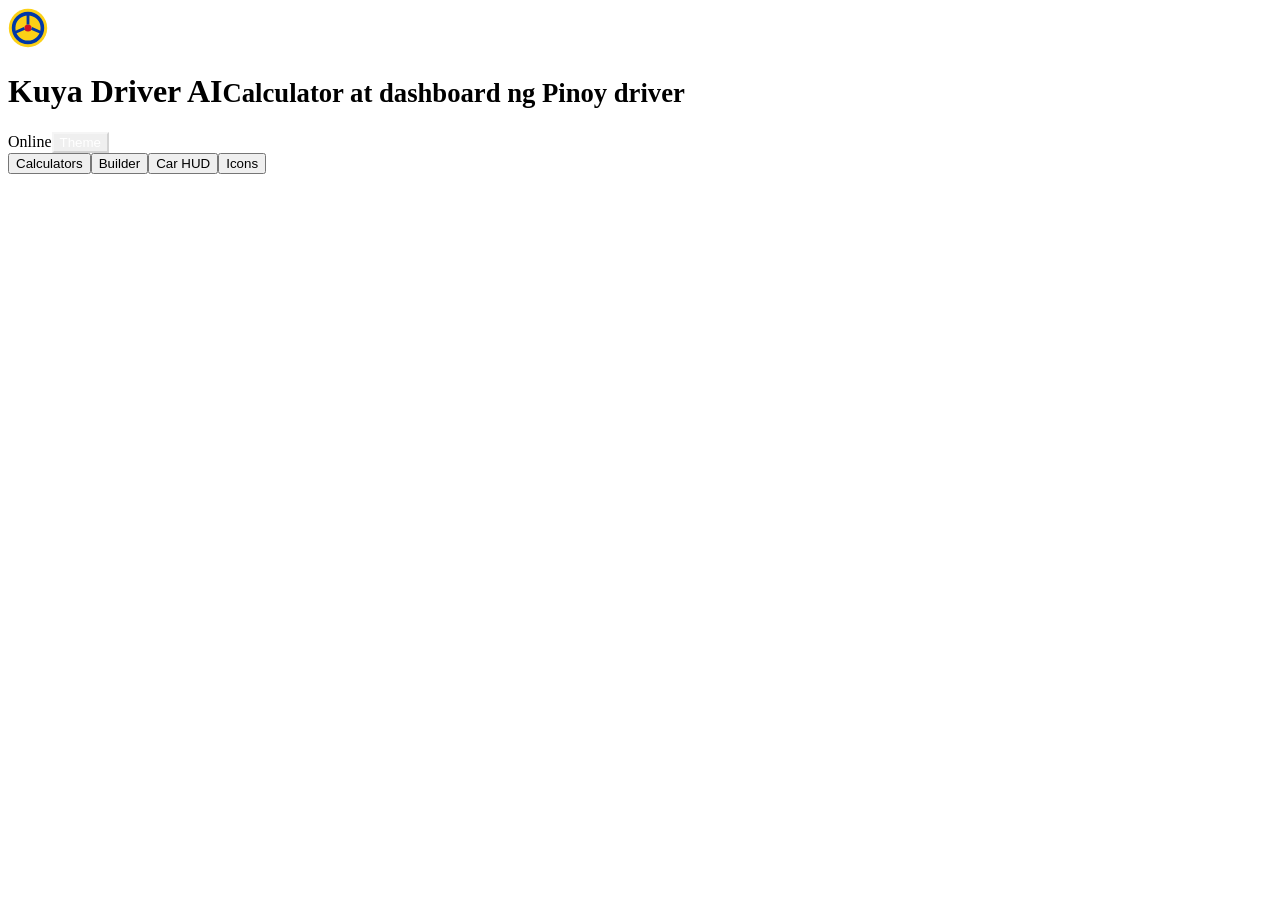
==== index.html @ 603dfff6 "Add files via upload" ====
<!DOCTYPE html>
<html lang="en"><head><meta charset="utf-8">
<meta name="viewport" content="width=device-width, initial-scale=1, viewport-fit=cover">
<title>Kuya Driver AI – Universal Pinoy Driver Calculator &amp; Car Dashboard</title>
<meta name="description" content="Visual AI Calculator Builder & Car Mount Dashboard for Filipino Private Car & TNVS Drivers.">
<meta name="theme-color" content="#0038A8">
<link rel="manifest" href="manifest.webmanifest">
<link rel="icon" href="favicon.svg" type="image/svg+xml">
<link rel="icon" type="image/png" sizes="32x32" href="icons/favicon-32x32.png">
<link rel="icon" type="image/png" sizes="16x16" href="icons/favicon-16x16.png">
<link rel="apple-touch-icon" sizes="180x180" href="icons/apple-touch-icon.png">
<meta name="apple-mobile-web-app-capable" content="yes">
<meta name="apple-mobile-web-app-status-bar-style" content="black-translucent">
<meta name="apple-mobile-web-app-title" content="PinoyDriver">
<meta property="og:type" content="website">
<meta property="og:title" content="Kuya Driver AI – Universal Pinoy Driver Calculator & Car Dashboard">
<meta property="og:description" content="Visual AI Calculator Builder & Car Mount Dashboard for Filipino Private Car & TNVS Drivers.">
<meta property="og:image" content="icons/og-image.png">
<meta property="og:image:width" content="1200">
<meta property="og:image:height" content="630">
<meta name="twitter:card" content="summary_large_image">
<meta name="twitter:image" content="icons/og-image.png">
<link rel="stylesheet" href="css/styles.css">
</head><body>
<header><svg width="40" height="40" viewBox="0 0 100 100" aria-hidden="true"><circle cx="50" cy="50" r="48" fill="#FCD116"/><circle cx="50" cy="50" r="36" fill="none" stroke="#0038A8" stroke-width="9"/><circle cx="50" cy="50" r="9" fill="#CE1126"/><path d="M50 14v27M16 62l25-11M84 62L59 51" stroke="#0038A8" stroke-width="7"/></svg>
<h1>Kuya Driver AI<small>Calculator at dashboard ng Pinoy driver</small></h1><span class="badge" id="net">Online</span><button class="ghost" id="themeBtn" style="color:#fff;border-color:rgba(255,255,255,.4)" aria-label="Palitan ang theme">Theme</button></header>
<main id="view"></main>
<nav aria-label="Main"><button data-t="calc">Calculators</button><button data-t="build">Builder</button><button data-t="hud">Car HUD</button><button data-t="icons">Icons</button></nav>
<div id="toast" role="status" aria-live="polite"></div>
<script src="js/pwa-asset-generator.js"></script>
<script src="js/app.js"></script>
</body></html>
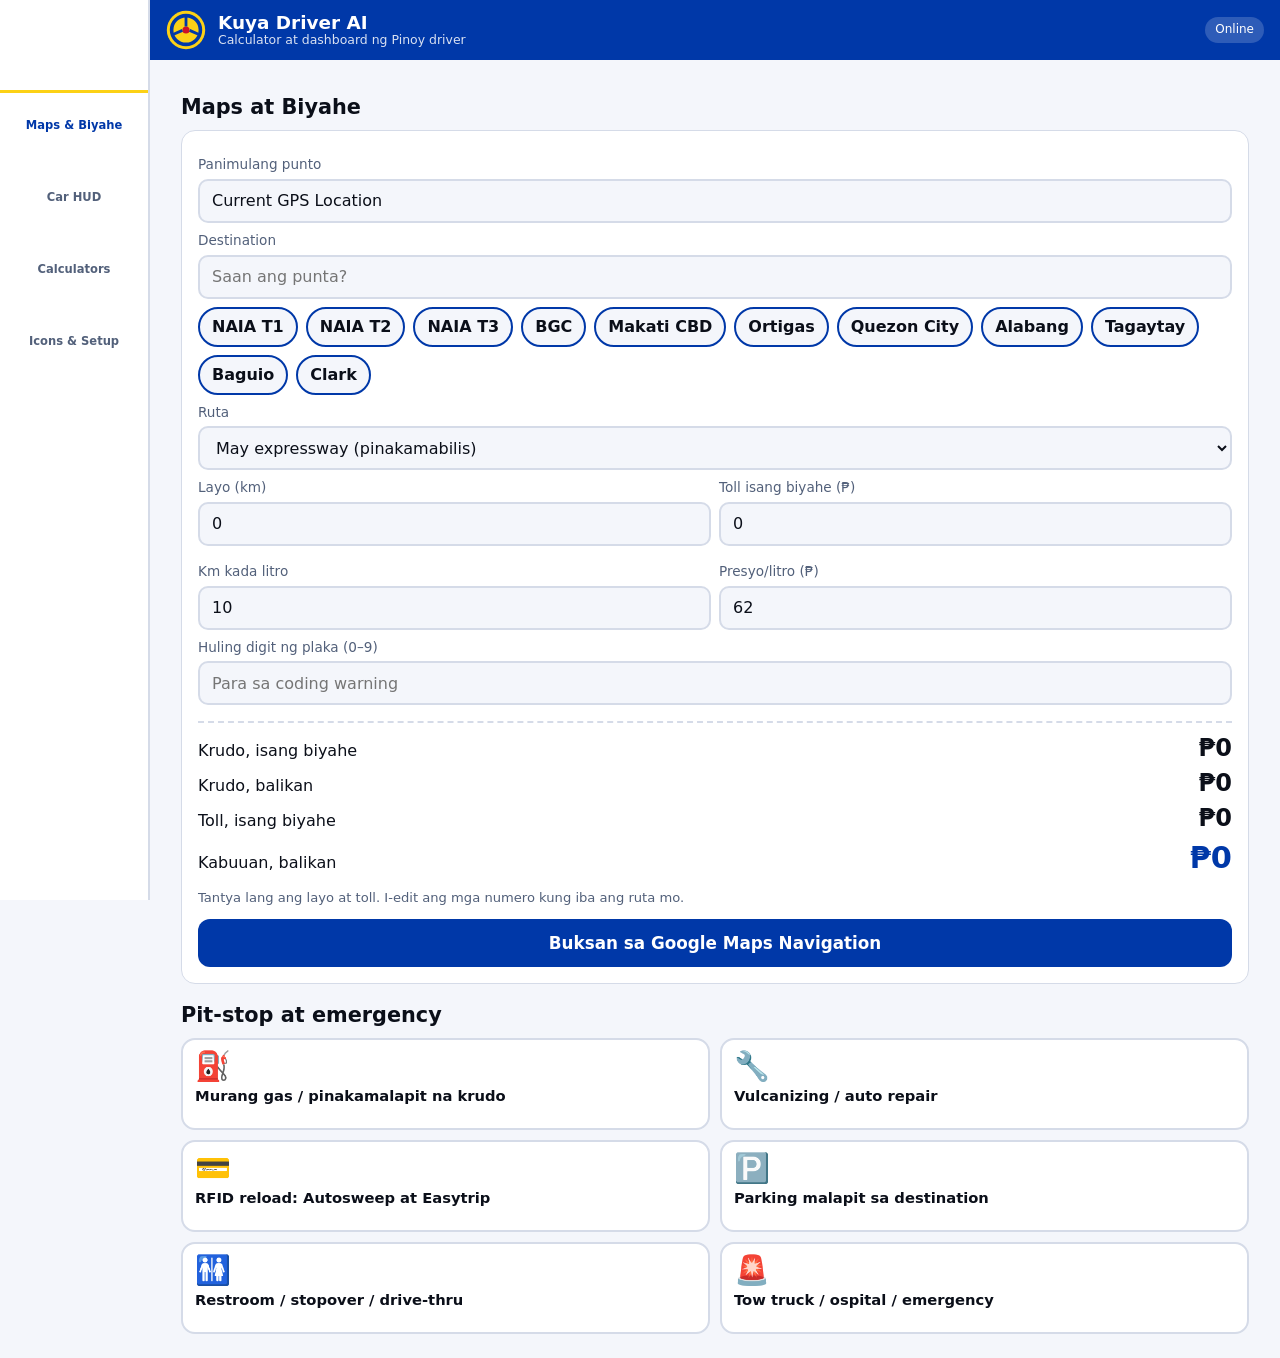
==== commit c43d8afc: "Add files via upload" ====
--- a/index.html
+++ b/index.html
@@ -4,29 +4,29 @@
 <title>Kuya Driver AI – Universal Pinoy Driver Calculator &amp; Car Dashboard</title>
 <meta name="description" content="Visual AI Calculator Builder & Car Mount Dashboard for Filipino Private Car & TNVS Drivers.">
 <meta name="theme-color" content="#0038A8">
-<link rel="manifest" href="manifest.webmanifest">
-<link rel="icon" href="favicon.svg" type="image/svg+xml">
-<link rel="icon" type="image/png" sizes="32x32" href="icons/favicon-32x32.png">
-<link rel="icon" type="image/png" sizes="16x16" href="icons/favicon-16x16.png">
-<link rel="apple-touch-icon" sizes="180x180" href="icons/apple-touch-icon.png">
+<link rel="manifest" href="./manifest.webmanifest">
+<link rel="icon" href="./favicon.svg" type="image/svg+xml">
+<link rel="icon" type="image/png" sizes="32x32" href="./icons/favicon-32x32.png">
+<link rel="icon" type="image/png" sizes="16x16" href="./icons/favicon-16x16.png">
+<link rel="apple-touch-icon" sizes="180x180" href="./icons/apple-touch-icon.png">
 <meta name="apple-mobile-web-app-capable" content="yes">
 <meta name="apple-mobile-web-app-status-bar-style" content="black-translucent">
 <meta name="apple-mobile-web-app-title" content="PinoyDriver">
 <meta property="og:type" content="website">
 <meta property="og:title" content="Kuya Driver AI – Universal Pinoy Driver Calculator & Car Dashboard">
 <meta property="og:description" content="Visual AI Calculator Builder & Car Mount Dashboard for Filipino Private Car & TNVS Drivers.">
-<meta property="og:image" content="icons/og-image.png">
+<meta property="og:image" content="https://esp046-cyber.github.io/Kuya-Driver-AI/icons/og-image.png">
 <meta property="og:image:width" content="1200">
 <meta property="og:image:height" content="630">
 <meta name="twitter:card" content="summary_large_image">
-<meta name="twitter:image" content="icons/og-image.png">
-<link rel="stylesheet" href="css/styles.css">
+<meta name="twitter:image" content="https://esp046-cyber.github.io/Kuya-Driver-AI/icons/og-image.png">
+<link rel="stylesheet" href="./css/styles.css">
 </head><body>
 <header><svg width="40" height="40" viewBox="0 0 100 100" aria-hidden="true"><circle cx="50" cy="50" r="48" fill="#FCD116"/><circle cx="50" cy="50" r="36" fill="none" stroke="#0038A8" stroke-width="9"/><circle cx="50" cy="50" r="9" fill="#CE1126"/><path d="M50 14v27M16 62l25-11M84 62L59 51" stroke="#0038A8" stroke-width="7"/></svg>
-<h1>Kuya Driver AI<small>Calculator at dashboard ng Pinoy driver</small></h1><span class="badge" id="net">Online</span><button class="ghost" id="themeBtn" style="color:#fff;border-color:rgba(255,255,255,.4)" aria-label="Palitan ang theme">Theme</button></header>
+<h1>Kuya Driver AI<small>Calculator at dashboard ng Pinoy driver</small></h1><span class="badge" id="net">Online</span></header>
 <main id="view"></main>
-<nav aria-label="Main"><button data-t="calc">Calculators</button><button data-t="build">Builder</button><button data-t="hud">Car HUD</button><button data-t="icons">Icons</button></nav>
+<nav aria-label="Main"><button data-t="maps">Maps &amp; Biyahe</button><button data-t="hud">Car HUD</button><button data-t="calc">Calculators</button><button data-t="setup">Icons &amp; Setup</button></nav>
 <div id="toast" role="status" aria-live="polite"></div>
-<script src="js/pwa-asset-generator.js"></script>
-<script src="js/app.js"></script>
+<script src="./js/pwa-asset-generator.js"></script>
+<script src="./js/app.js"></script>
 </body></html>
--- a/css/styles.css
+++ b/css/styles.css
@@ -0,0 +1,67 @@
+:root{--bg:#F4F6FB;--card:#fff;--ink:#0B0F19;--mute:#52607a;--line:#d5dbe8;--blue:#0038A8;--gold:#FCD116;--red:#CE1126;--ok:#0a7d3c;--s1:4px;--s2:8px;--s4:16px;--s6:24px;--tap:44px;color-scheme:light;box-sizing:border-box;padding-top:env(safe-area-inset-top,0px);padding-bottom:env(safe-area-inset-bottom,0px)}
+@media (prefers-color-scheme:dark){:root:not([data-theme="light"]){--bg:#0B0F19;--card:#141b2d;--ink:#eef2ff;--mute:#9aa8c7;--line:#26324f;--ok:#4ade80;color-scheme:dark}}
+:root[data-theme="dark"]{--bg:#0B0F19;--card:#141b2d;--ink:#eef2ff;--mute:#9aa8c7;--line:#26324f;--ok:#4ade80;color-scheme:dark}
+body.car{--tap:64px;--bg:#000;--card:#0B0F19;--ink:#fff;--line:#2a3350;--ok:#4ade80;color-scheme:dark}
+*,*::before,*::after{box-sizing:inherit}
+html{scroll-padding-top:env(safe-area-inset-top,0px)}
+body{margin:0;background:var(--bg);color:var(--ink);font:16px/1.45 "Trebuchet MS","Segoe UI",system-ui,sans-serif;overflow-x:hidden;padding-bottom:0}
+body::before{content:"";position:fixed;inset:0 0 auto;height:env(safe-area-inset-top,0px);background:var(--blue);z-index:10}
+header{background:var(--blue);color:#fff;padding:10px 16px;display:flex;align-items:center;gap:12px;position:sticky;top:env(safe-area-inset-top,0px);z-index:9}
+header h1{font-size:1.15rem;margin:0;flex:1;line-height:1.1}header small{display:block;font-weight:400;opacity:.85;font-size:.78rem}
+.badge{font-size:.75rem;background:rgba(255,255,255,.18);border-radius:99px;padding:4px 10px;white-space:nowrap}
+main{max-width:1100px;margin:0 auto;padding:var(--s4)}
+h2{font-size:1.3rem;margin:var(--s4) 0 var(--s2)}
+.grid{display:grid;gap:var(--s4);grid-template-columns:repeat(auto-fit,minmax(min(100%,300px),1fr))}
+.card{background:var(--card);border:1px solid var(--line);border-radius:14px;padding:var(--s4);min-width:0}
+.card h3{margin:0 0 var(--s2);font-size:1.05rem;display:flex;gap:8px;align-items:center;justify-content:space-between}
+label{display:block;font-size:.85rem;color:var(--mute);margin:var(--s2) 0 var(--s1)}
+input,select,textarea{width:100%;min-height:var(--tap);font:inherit;color:var(--ink);background:var(--bg);border:2px solid var(--line);border-radius:10px;padding:8px 12px}
+input[type=range]{padding:0;accent-color:var(--blue)}
+input:invalid{border-color:var(--red)}
+button{min-height:var(--tap);min-width:var(--tap);font:inherit;font-weight:700;border:0;border-radius:10px;padding:8px 14px;background:var(--blue);color:#fff;cursor:pointer;transition:transform 180ms cubic-bezier(.2,0,0,1),filter 180ms}
+button:hover{filter:brightness(1.12)}button:active{transform:scale(.96)}
+button.gold{background:var(--gold);color:#0B0F19}button.ghost{background:transparent;color:var(--ink);border:2px solid var(--line)}button.red{background:var(--red)}
+:focus-visible{outline:3px solid var(--gold);outline-offset:2px}
+.out{margin-top:var(--s4);border-top:2px dashed var(--line);padding-top:var(--s2)}
+.out div{display:flex;justify-content:space-between;gap:8px;align-items:baseline}
+.out b,.num{font-variant-numeric:tabular-nums;font-size:1.5rem}
+.out .main b{color:var(--blue);font-size:1.9rem}
+body.car .out .main b,:root[data-theme="dark"] .out .main b{color:var(--gold)}
+@media (prefers-color-scheme:dark){:root:not([data-theme="light"]) .out .main b{color:var(--gold)}}
+.row{display:flex;gap:var(--s2);flex-wrap:wrap;align-items:center}
+.pill{background:var(--bg);border:2px solid var(--blue);color:var(--ink);border-radius:99px;min-height:var(--tap)}
+.op{background:var(--gold);color:#0B0F19;width:var(--tap)}
+nav{position:fixed;left:0;right:0;bottom:0;background:var(--card);border-top:2px solid var(--line);display:flex;padding-bottom:env(safe-area-inset-bottom,0px);z-index:9}
+nav button{flex:1;background:transparent;color:var(--mute);border-radius:0;min-height:60px;font-size:.78rem;display:flex;flex-direction:column;gap:2px;align-items:center;justify-content:center}
+nav button[aria-current=page]{color:var(--blue);box-shadow:inset 0 3px 0 var(--gold)}
+body.car nav button[aria-current=page],:root[data-theme="dark"] nav button[aria-current=page]{color:var(--gold)}
+@media (min-width:900px){body{padding-bottom:0;padding-left:150px}nav{top:0;right:auto;width:150px;flex-direction:column;border-top:0;border-right:2px solid var(--line);padding-top:90px}nav button{flex:0;min-height:72px}}
+.hud-grid{display:grid;gap:var(--s4);grid-template-columns:1fr 1fr}
+@media (orientation:portrait) and (max-width:600px){.hud-grid{grid-template-columns:1fr}}
+.big{font-size:3.4rem;font-weight:800;font-variant-numeric:tabular-nums;line-height:1}
+.exp{display:grid;grid-template-columns:1fr 1fr;gap:var(--s2)}.exp button{min-height:72px;font-size:1.1rem}
+.status{font-weight:700;padding:var(--s2) var(--s4);border-radius:10px;margin-top:var(--s2)}
+.status.no{background:var(--red);color:#fff}.status.yes{background:var(--ok);color:#0B0F19}
+.empty{color:var(--mute);padding:var(--s4);border:2px dashed var(--line);border-radius:14px}
+.ellip{overflow:hidden;text-overflow:ellipsis;white-space:nowrap}
+canvas{max-width:100%;height:auto;border-radius:12px;background:#ccc}
+#toast{position:fixed;left:50%;bottom:96px;transform:translateX(-50%);background:var(--ink);color:var(--bg);padding:10px 18px;border-radius:99px;opacity:0;pointer-events:none;transition:opacity 180ms;z-index:20;max-width:90%}
+#toast.on{opacity:1}
+@media (prefers-reduced-motion:reduce){*{transition:none!important;animation:none!important}}
+/* v3 fixes */
+[hidden]{display:none!important}
+main{padding:16px 16px calc(96px + env(safe-area-inset-bottom,0px));max-width:1100px;width:100%}
+.grid>*,.row>*,.two>*,.card>*,.hud-grid>*,.exp>*,.pit>*,.chips>*{min-width:0;max-width:100%}
+input,select,textarea,button,.btn{max-width:100%}
+.two{display:grid;grid-template-columns:repeat(2,minmax(0,1fr));gap:8px}
+.chips{display:flex;flex-wrap:wrap;gap:8px;margin:8px 0}
+.chips .pill{min-height:40px;padding:6px 12px}
+.btn{display:flex;align-items:center;justify-content:center;text-align:center;text-decoration:none;min-height:var(--tap);margin-top:12px;padding:12px 14px;border-radius:12px;background:var(--blue);color:#fff;font-weight:700;font-size:1.05rem}
+.pit{display:grid;grid-template-columns:repeat(2,minmax(0,1fr));gap:10px}
+.pit a{display:flex;flex-direction:column;gap:6px;min-height:92px;padding:12px;border-radius:14px;background:var(--card);border:2px solid var(--line);color:var(--ink);text-decoration:none;font-weight:700;font-size:.92rem;line-height:1.25}
+.pit .ic{font-size:1.8rem;line-height:1}
+.note{color:var(--mute);font-size:.82rem;margin:8px 0 0}
+.fab{position:fixed;right:16px;bottom:calc(76px + env(safe-area-inset-bottom,0px));z-index:8;background:var(--gold);color:#0B0F19;font-weight:800;text-decoration:none;border-radius:99px;padding:16px 22px;min-height:64px;display:flex;align-items:center;box-shadow:0 4px 14px rgba(0,0,0,.4)}
+nav button{min-width:0;font-size:.72rem;padding:6px 2px;text-align:center;line-height:1.15}
+header h1{min-width:0}
+@media (min-width:900px){main{padding-bottom:24px}.fab{bottom:24px}}
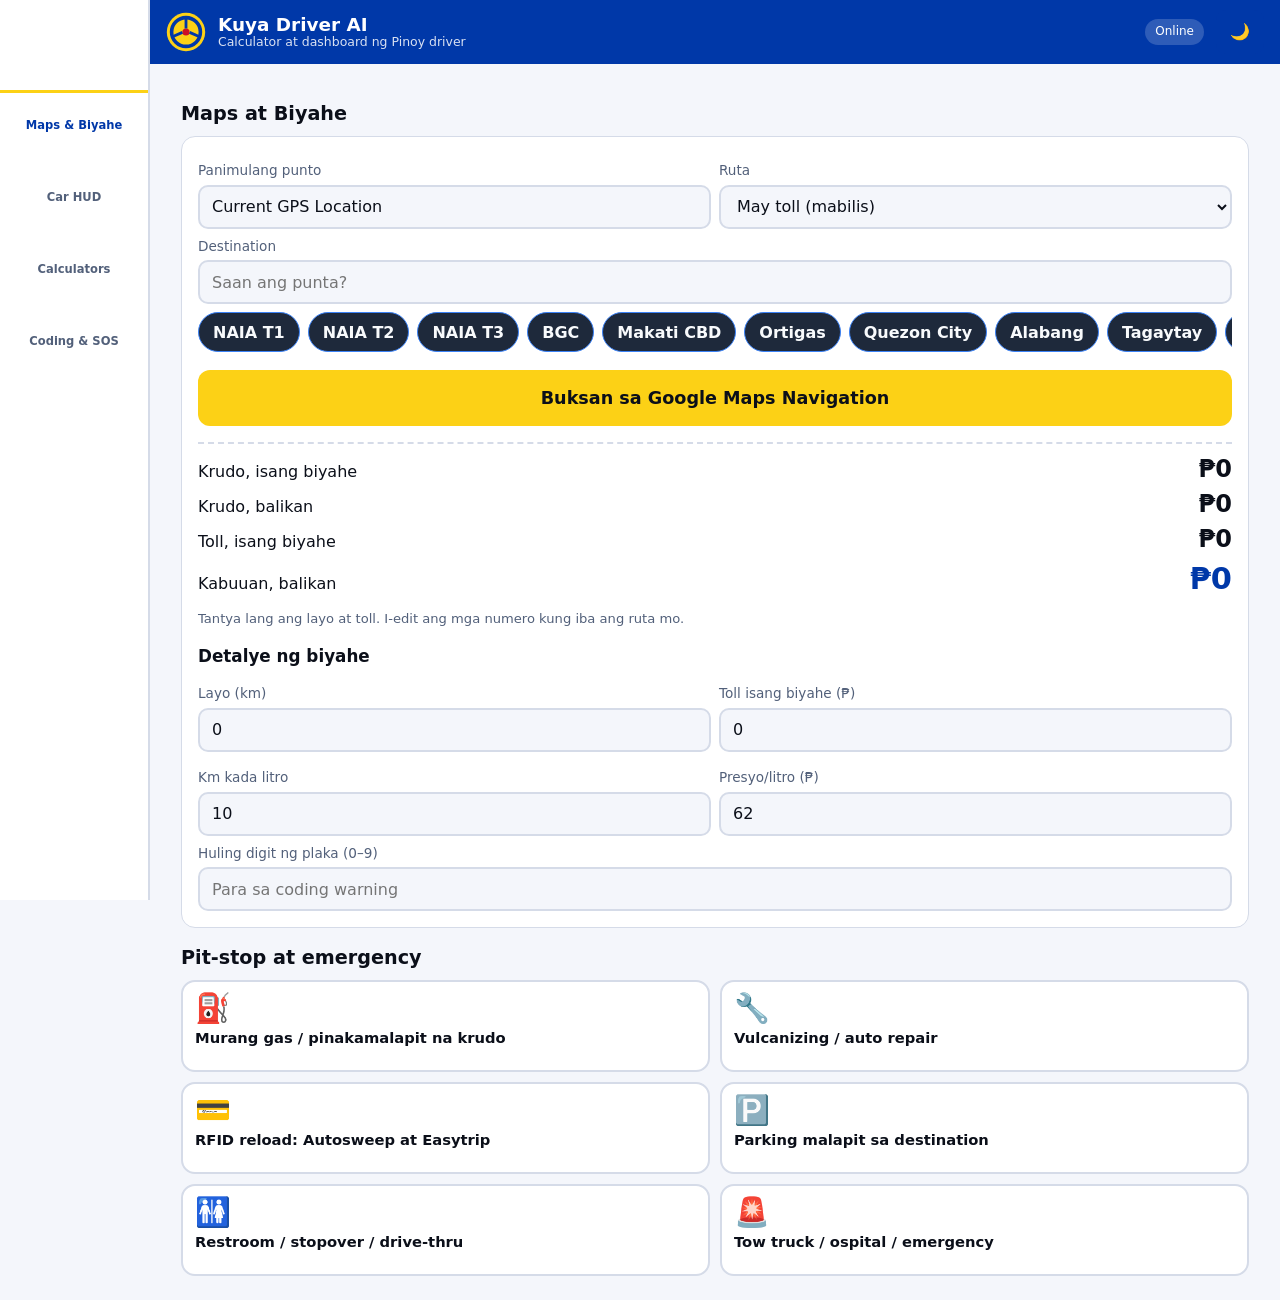
==== commit a5d6068b: "Add files via upload" ====
--- a/index.html
+++ b/index.html
@@ -23,10 +23,9 @@
 <link rel="stylesheet" href="./css/styles.css">
 </head><body>
 <header><svg width="40" height="40" viewBox="0 0 100 100" aria-hidden="true"><circle cx="50" cy="50" r="48" fill="#FCD116"/><circle cx="50" cy="50" r="36" fill="none" stroke="#0038A8" stroke-width="9"/><circle cx="50" cy="50" r="9" fill="#CE1126"/><path d="M50 14v27M16 62l25-11M84 62L59 51" stroke="#0038A8" stroke-width="7"/></svg>
-<h1>Kuya Driver AI<small>Calculator at dashboard ng Pinoy driver</small></h1><span class="badge" id="net">Online</span></header>
+<h1>Kuya Driver AI<small>Calculator at dashboard ng Pinoy driver</small></h1><span class="badge" id="net">Online</span><button class="hbtn" id="themeBtn" aria-label="Palitan ang theme">🌙</button><button class="hbtn" id="installBtn" hidden>📲 Install</button></header>
 <main id="view"></main>
-<nav aria-label="Main"><button data-t="maps">Maps &amp; Biyahe</button><button data-t="hud">Car HUD</button><button data-t="calc">Calculators</button><button data-t="setup">Icons &amp; Setup</button></nav>
+<nav aria-label="Main"><button data-t="maps">Maps &amp; Biyahe</button><button data-t="hud">Car HUD</button><button data-t="calc">Calculators</button><button data-t="sos">Coding &amp; SOS</button></nav>
 <div id="toast" role="status" aria-live="polite"></div>
-<script src="./js/pwa-asset-generator.js"></script>
 <script src="./js/app.js"></script>
 </body></html>
--- a/css/styles.css
+++ b/css/styles.css
@@ -4,7 +4,7 @@
 body.car{--tap:64px;--bg:#000;--card:#0B0F19;--ink:#fff;--line:#2a3350;--ok:#4ade80;color-scheme:dark}
 *,*::before,*::after{box-sizing:inherit}
 html{scroll-padding-top:env(safe-area-inset-top,0px)}
-body{margin:0;background:var(--bg);color:var(--ink);font:16px/1.45 "Trebuchet MS","Segoe UI",system-ui,sans-serif;overflow-x:hidden;padding-bottom:0}
+body{margin:0;background:var(--bg);color:var(--ink);font:16px/1.45 "Trebuchet MS","Segoe UI",system-ui,sans-serif;overflow-x:clip;padding-bottom:0;min-height:100dvh}
 body::before{content:"";position:fixed;inset:0 0 auto;height:env(safe-area-inset-top,0px);background:var(--blue);z-index:10}
 header{background:var(--blue);color:#fff;padding:10px 16px;display:flex;align-items:center;gap:12px;position:sticky;top:env(safe-area-inset-top,0px);z-index:9}
 header h1{font-size:1.15rem;margin:0;flex:1;line-height:1.1}header small{display:block;font-weight:400;opacity:.85;font-size:.78rem}
@@ -61,7 +61,27 @@
 .pit a{display:flex;flex-direction:column;gap:6px;min-height:92px;padding:12px;border-radius:14px;background:var(--card);border:2px solid var(--line);color:var(--ink);text-decoration:none;font-weight:700;font-size:.92rem;line-height:1.25}
 .pit .ic{font-size:1.8rem;line-height:1}
 .note{color:var(--mute);font-size:.82rem;margin:8px 0 0}
-.fab{position:fixed;right:16px;bottom:calc(76px + env(safe-area-inset-bottom,0px));z-index:8;background:var(--gold);color:#0B0F19;font-weight:800;text-decoration:none;border-radius:99px;padding:16px 22px;min-height:64px;display:flex;align-items:center;box-shadow:0 4px 14px rgba(0,0,0,.4)}
+
 nav button{min-width:0;font-size:.72rem;padding:6px 2px;text-align:center;line-height:1.15}
 header h1{min-width:0}
-@media (min-width:900px){main{padding-bottom:24px}.fab{bottom:24px}}
+@media (min-width:900px){main{padding-bottom:24px}}
+
+/* v4 fixes */
+html{min-height:100dvh;overflow-x:hidden;overflow-y:auto;-webkit-overflow-scrolling:touch}
+main{padding-top:20px;padding-bottom:calc(120px + env(safe-area-inset-bottom,0px))!important}
+.tab-panel{padding-bottom:calc(120px + env(safe-area-inset-bottom,0px))!important}
+@media (min-width:900px){main{padding-bottom:24px!important}}
+main>h2{margin:8px 0 8px;padding-top:8px;font-size:1.2rem}
+main>.note{margin:8px 0 12px;padding-top:4px}
+nav button[aria-current="page"]{color:#0038A8!important;font-weight:700}
+@media (prefers-color-scheme:dark){:root:not([data-theme="light"]) nav button[aria-current="page"]{color:#FCD116!important}}
+:root[data-theme="dark"] nav button[aria-current="page"],body.car nav button[aria-current="page"]{color:#FCD116!important}
+.cta{background:#FCD116;color:#0B0F19;min-height:56px;font-size:1.1rem}
+.chips{display:flex;flex-wrap:nowrap;overflow-x:auto;white-space:nowrap;gap:8px;padding-bottom:6px;scrollbar-width:none;-webkit-overflow-scrolling:touch}
+.chips::-webkit-scrollbar{display:none}
+.chips>*{flex:0 0 auto;max-width:none}
+.chips .pill{background:#1E293B;color:#F8FAFC;border:1px solid #3B82F6;min-height:40px;padding:6px 14px;border-radius:99px}
+#view input,#view select{text-overflow:ellipsis}
+.thumbs{display:grid;grid-template-columns:repeat(auto-fill,minmax(96px,1fr));gap:10px;margin-top:12px}
+.thumb{display:flex;flex-direction:column;align-items:center;gap:4px;padding:10px 6px;background:var(--card);border:1px solid var(--line);border-radius:12px;font-size:.78rem;color:var(--mute)}
+.thumb canvas{width:56px;height:56px}
